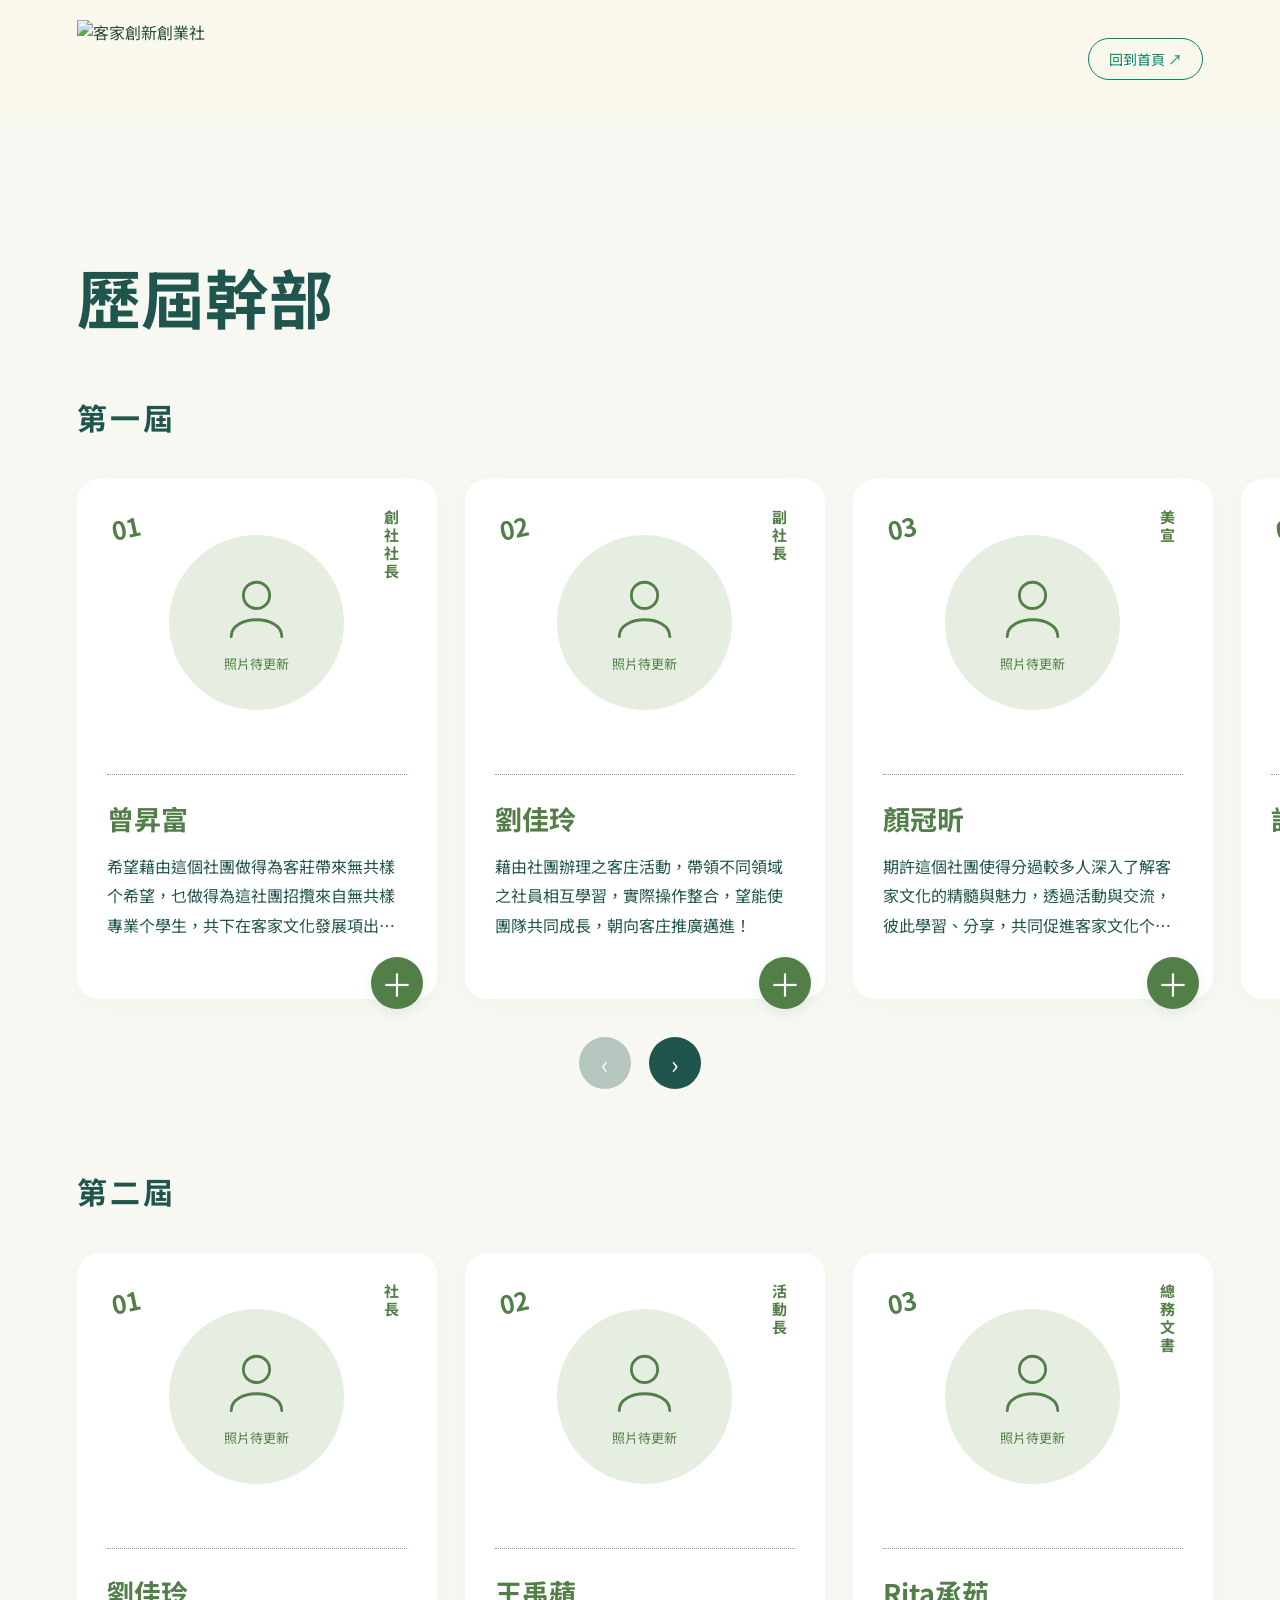
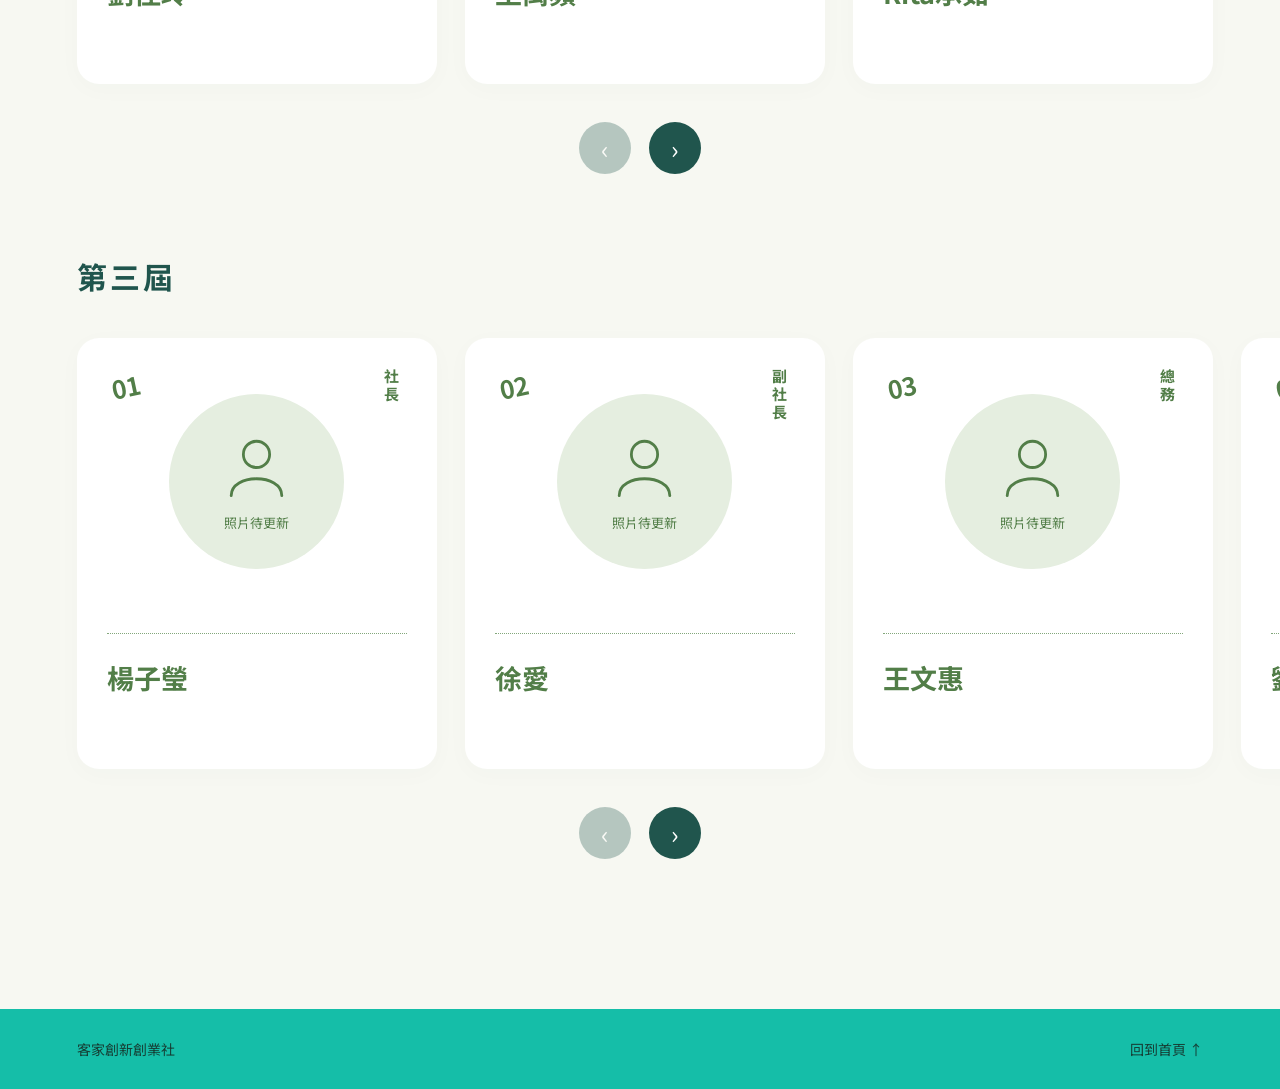
==== members.html @ 038ee6db "Add files via upload" ====
<!doctype html>
<html lang="zh-Hant"><head><meta charset="utf-8"><meta name="viewport" content="width=device-width, initial-scale=1"><title>歷屆幹部｜客家創新創業社</title><link rel="icon" href="assets/favicon.svg"><link rel="stylesheet" href="members.css"><script src="members-data.js" defer></script><script src="members.js" defer></script><link rel="stylesheet" href="vendor/lenis.css"><link rel="stylesheet" href="lenis-overrides.css"><script src="vendor/lenis.min.js" defer></script><script src="lenis-setup.js" defer></script><link rel="stylesheet" href="members-theme.css"></head>
<body><header><a href="index.html" aria-label="客家創新創業社首頁"><img src="assets/club-logo.png" width="2200" height="715" alt="客家創新創業社"></a><a class="back" href="index.html#archive">回到首頁 ↗</a></header><main><div class="page-heading"><p>客家創新創業社</p><h1>歷屆幹部</h1></div><div class="term-tabs" role="tablist" aria-label="選擇屆別"></div><section id="members-panel" role="tabpanel" tabindex="0"><h2 id="term-heading"></h2><div id="member-list"></div></section></main><footer><span>客家創新創業社</span><a href="index.html#archive">回到首頁 ↑</a></footer><noscript>請啟用 JavaScript 以切換屆別及查看幹部資料。</noscript></body></html>
---- members.css ----
@import url('https://fonts.googleapis.com/css2?family=Noto+Sans+TC:wght@400;500;700;900&display=swap');
:root{font-family:'Noto Sans TC','Microsoft JhengHei',sans-serif;color:#355d40;background:#fff}*{box-sizing:border-box}body{margin:0}a{color:inherit;text-decoration:none}button{font:inherit}a:focus-visible,button:focus-visible{outline:3px solid #3c828f;outline-offset:5px}header{padding:20px 6%;display:flex;justify-content:space-between;align-items:center;border-bottom:1px solid #a6cec160}header img{width:240px;height:auto;display:block}.back{font-size:14px;border-bottom:1px solid #50804c;padding:8px 0}main{max-width:1150px;margin:auto;padding:65px 40px 90px}.page-heading p{font-size:14px;letter-spacing:.1em}.page-heading h1{font-size:56px;line-height:1.25;margin:15px 0 40px;color:#50804c}.term-tabs{display:flex;gap:16px;margin-bottom:55px;border-bottom:1px solid #a6cec1;padding-bottom:18px}.term-tab{border:1px solid #78a991;background:#fff;border-radius:30px;padding:12px 30px;color:#50804c;cursor:pointer;transition:background .2s}.term-tab[aria-selected=true]{background:#50804c;color:#fff}.term-tab:hover{box-shadow:inset 0 0 0 1px #50804c}h2{font-size:20px;letter-spacing:.1em;margin:0 0 35px}#member-list{display:grid;gap:75px}.member{display:grid;grid-template-columns:340px minmax(0,1fr);gap:55px;align-items:center}.member-photo{position:relative;aspect-ratio:1;display:grid;place-items:center;border:2px solid #50804c;background-color:#f3f8e9;background-image:radial-gradient(#9abe74 1px,transparent 1px);background-size:7px 7px}.member-photo:before{content:'';position:absolute;inset:10px -10px -10px 10px;border:1px solid #a6cec1;z-index:-1}.member-photo img{display:block;width:100%;height:100%;object-fit:cover}.photo-placeholder{background:#fffffff0;padding:12px 20px;font-size:14px;color:#5e7960}.member-copy h3{font-size:36px;line-height:1.4;margin:0 0 12px;font-weight:700}.role{display:table;background:#50804c;color:white;padding:4px 16px;font-size:16px;margin:0 0 18px}.bio{border:1.5px solid #78a991;background:#fff;padding:22px 24px;font-size:17px;line-height:1.9;margin:0;min-height:120px;white-space:pre-line;overflow-wrap:anywhere}.placeholder{color:#789080}.member:nth-child(4n+2) .member-photo{background-color:#e5f5f1;background-image:radial-gradient(#a6cec1 1px,transparent 1px)}.member:nth-child(4n+3) .member-photo{background-color:#fff9dd;background-image:radial-gradient(#e6cf75 1px,transparent 1px)}.member:nth-child(4n) .member-photo{background-color:#fcecf0;background-image:radial-gradient(#e1a4b3 1px,transparent 1px)}footer{padding:30px 6%;display:flex;justify-content:space-between;background:#eeefaf;font-size:14px}#members-panel:focus-visible{outline:2px solid #78a991;outline-offset:8px}@media(max-width:800px){header{padding:16px 22px}header img{width:190px;max-width:55vw}.back{font-size:12px}main{padding:45px 25px 65px}.page-heading h1{font-size:40px}.term-tabs{gap:10px}.term-tab{padding:10px 18px;font-size:15px;flex:1}.member{grid-template-columns:1fr;gap:28px}.member-photo{width:100%;max-width:380px;margin:auto}.member-copy h3{font-size:28px}.bio{font-size:16px;padding:20px}#member-list{gap:55px}.term-tabs{margin-bottom:35px}}@media(prefers-reduced-motion:reduce){*{transition:none!important}}
---- lenis-overrides.css ----
html.lenis,html.lenis body{height:auto}
html.lenis{scroll-behavior:auto!important}
@media(prefers-reduced-motion:reduce){html{scroll-behavior:auto!important}}
---- members-theme.css ----
:root{background:#faf8ed;color:#244d3e}
header{background:#faf8edf2;border:0;position:sticky;top:0;z-index:5;backdrop-filter:blur(12px)}
.back{border:1px solid #008766;border-radius:30px;padding:10px 20px;color:#008766}
main{max-width:none;padding:0 7% 90px}
.page-heading{position:relative;isolation:isolate;overflow:hidden;margin:15px -3% 55px;padding:65px 6%;background:linear-gradient(110deg,#12bec2,#29ce8c);border-radius:30px 30px 100px 30px}
.page-heading:before{content:'';position:absolute;z-index:-1;right:-10%;top:-50%;width:75%;height:170%;border:22px solid #fff5bb;border-radius:50%;rotate:-24deg}
.page-heading p{color:#174e3f}.page-heading h1{color:#fff;font-size:64px;margin-bottom:0}
.term-tabs{max-width:1100px;margin:0 auto 55px;border-color:#00876640}.term-tab{border-color:#008766;background:transparent;color:#006b50}.term-tab[aria-selected=true]{background:#008766}
#members-panel{max-width:1100px;margin:auto}#member-list{gap:90px}
.member{gap:65px}.member-photo{border:0;border-radius:90px 20px 20px 20px;overflow:hidden;background-color:#d9eee0}.member-photo:before{display:none}
.member:nth-child(even) .member-photo{border-radius:20px 90px 20px 20px}
.member-copy h3{color:#244d3e}.role{background:#008766;border-radius:20px;padding:7px 20px}.bio{background:#fff;border:0;border-radius:0 24px 24px 24px;padding:28px;line-height:2}
footer{background:#15bea8;color:#163e34}
@media(max-width:800px){main{padding:0 25px 65px}.page-heading{margin:10px -12px 35px;padding:45px 25px;border-radius:22px 22px 65px 22px}.page-heading h1{font-size:42px}.page-heading:before{border-width:14px;right:-55%;width:120%}.member{gap:28px}.member-photo{max-width:380px}.term-tabs{gap:8px}.term-tab{padding:12px 10px}.bio{padding:22px}.back{padding:8px 12px}}
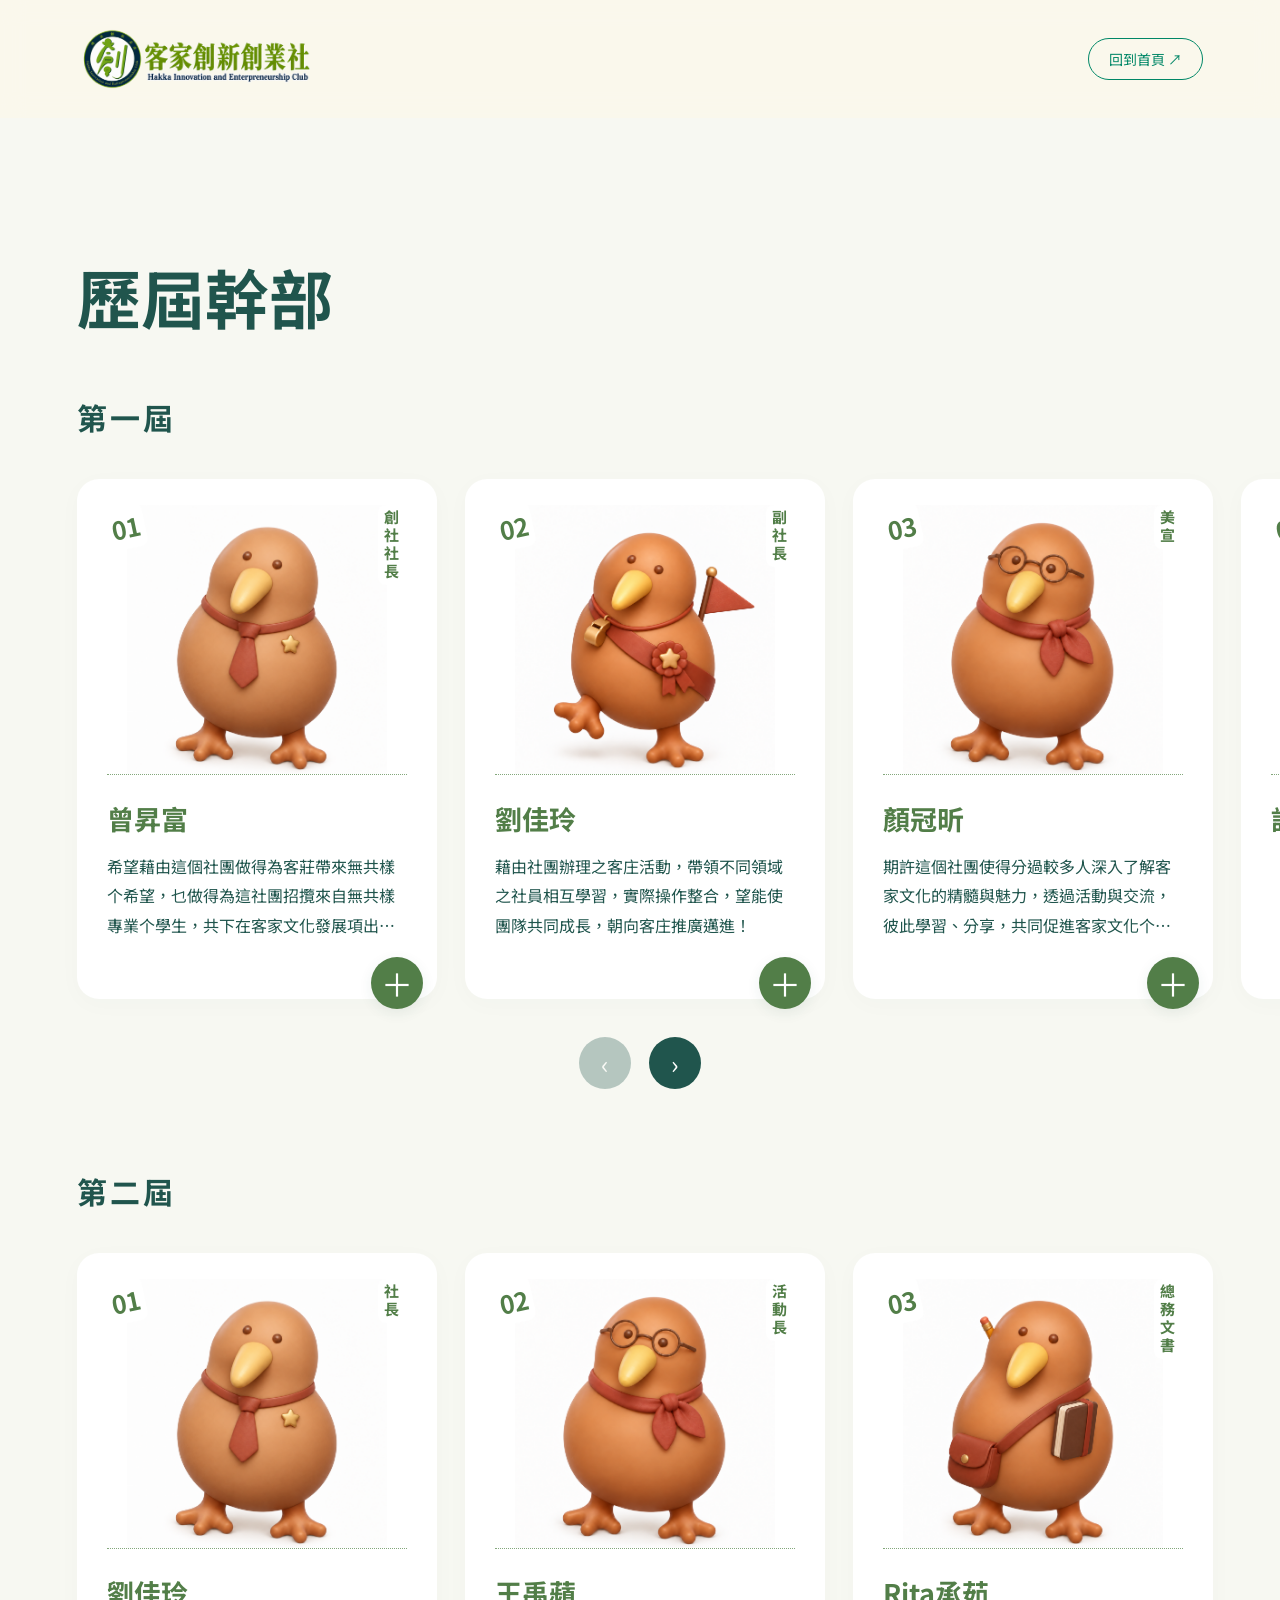
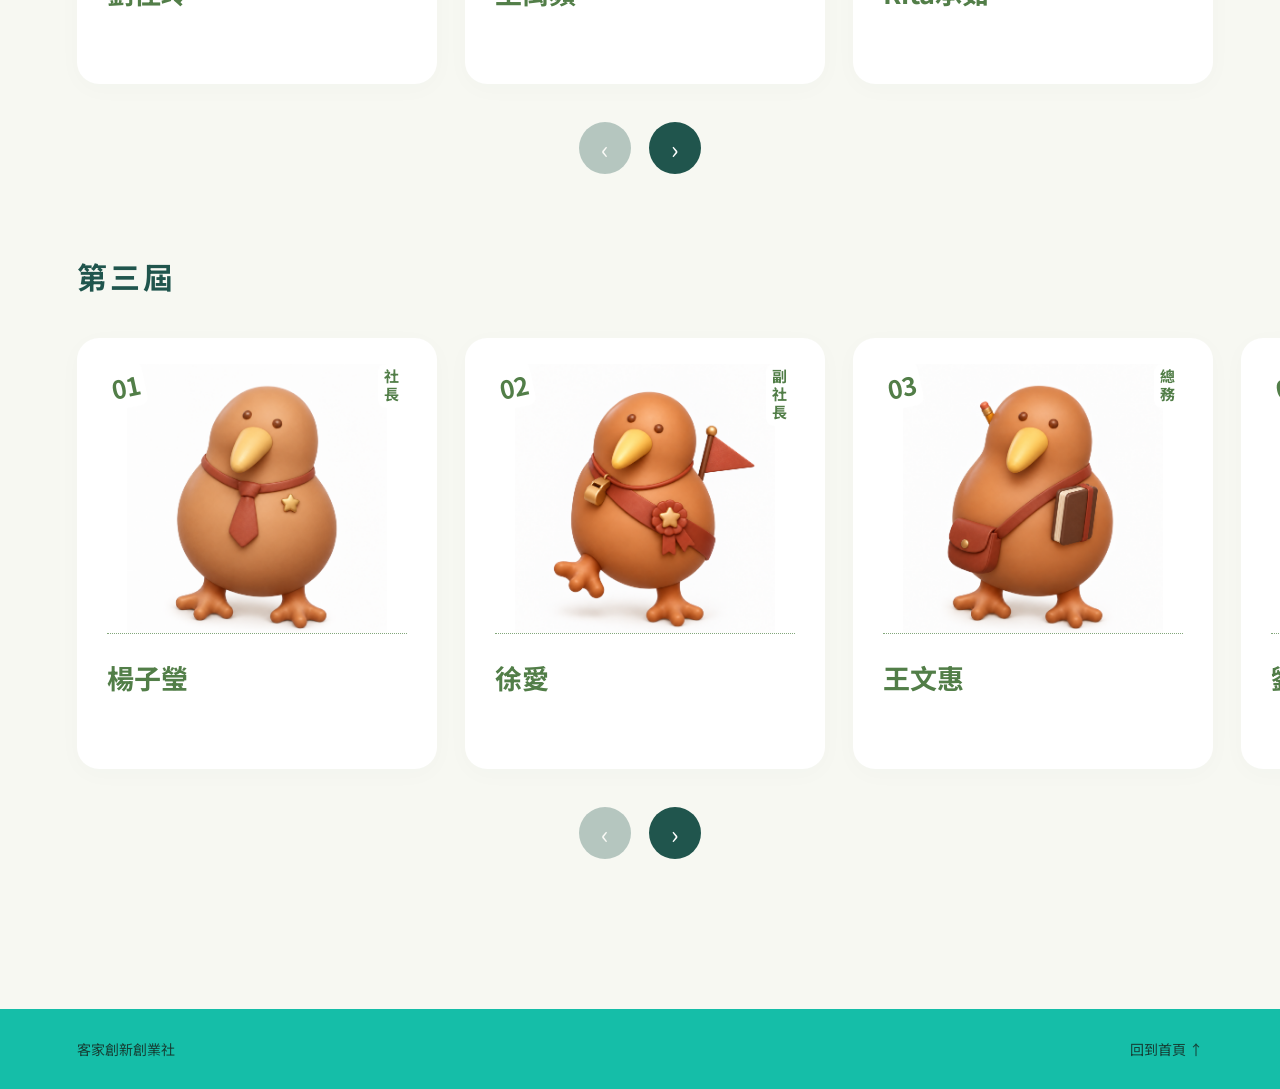
==== commit e74f67c1: "Publish complete website styles and portable asset paths" ====
--- a/members.html
+++ b/members.html
@@ -1,3 +1,3 @@
 <!doctype html>
-<html lang="zh-Hant"><head><meta charset="utf-8"><meta name="viewport" content="width=device-width, initial-scale=1"><title>歷屆幹部｜客家創新創業社</title><link rel="icon" href="assets/favicon.svg"><link rel="stylesheet" href="members.css"><script src="members-data.js" defer></script><script src="members.js" defer></script><link rel="stylesheet" href="vendor/lenis.css"><link rel="stylesheet" href="lenis-overrides.css"><script src="vendor/lenis.min.js" defer></script><script src="lenis-setup.js" defer></script><link rel="stylesheet" href="members-theme.css"></head>
+<html lang="zh-Hant"><head><meta charset="utf-8"><meta name="viewport" content="width=device-width, initial-scale=1"><title>歷屆幹部｜客家創新創業社</title><link rel="icon" href="assets/favicon.svg"><link rel="stylesheet" href="members.css"><script src="members-updated.js" defer></script><link rel="stylesheet" href="lenis.css"><link rel="stylesheet" href="lenis-overrides.css"><script src="lenis.min.js" defer></script><script src="lenis-setup.js" defer></script><link rel="stylesheet" href="members-theme.css"></head>
 <body><header><a href="index.html" aria-label="客家創新創業社首頁"><img src="assets/club-logo.png" width="2200" height="715" alt="客家創新創業社"></a><a class="back" href="index.html#archive">回到首頁 ↗</a></header><main><div class="page-heading"><p>客家創新創業社</p><h1>歷屆幹部</h1></div><div class="term-tabs" role="tablist" aria-label="選擇屆別"></div><section id="members-panel" role="tabpanel" tabindex="0"><h2 id="term-heading"></h2><div id="member-list"></div></section></main><footer><span>客家創新創業社</span><a href="index.html#archive">回到首頁 ↑</a></footer><noscript>請啟用 JavaScript 以切換屆別及查看幹部資料。</noscript></body></html>
--- a/lenis.css
+++ b/lenis.css
@@ -0,0 +1,26 @@
+html.lenis,
+html.lenis body {
+  height: auto;
+}
+
+.lenis:not(.lenis-autoToggle).lenis-stopped {
+  overflow: clip;
+}
+
+.lenis [data-lenis-prevent],
+.lenis [data-lenis-prevent-wheel],
+.lenis [data-lenis-prevent-touch],
+.lenis [data-lenis-prevent-vertical],
+.lenis [data-lenis-prevent-horizontal] {
+  overscroll-behavior: contain;
+}
+
+.lenis.lenis-smooth iframe {
+  pointer-events: none;
+}
+
+.lenis.lenis-autoToggle {
+  transition-property: overflow;
+  transition-duration: 1ms;
+  transition-behavior: allow-discrete;
+}
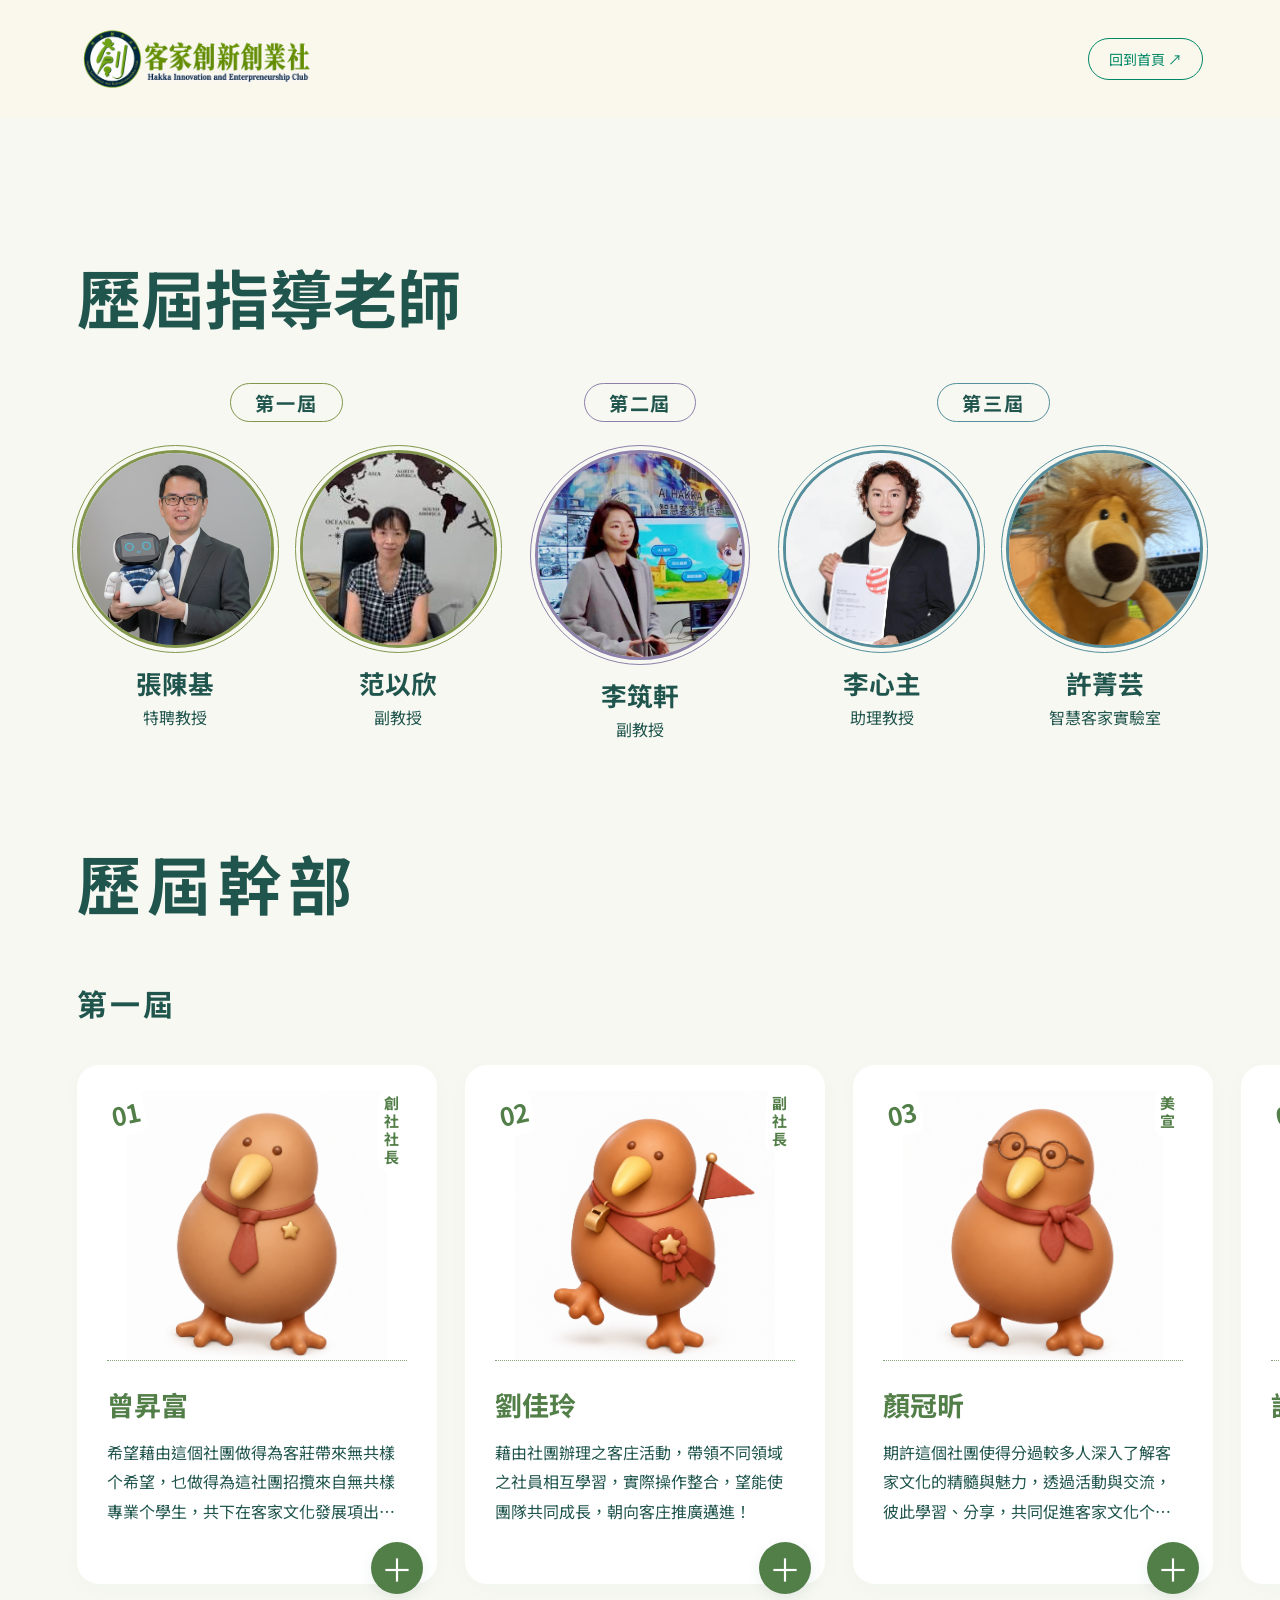
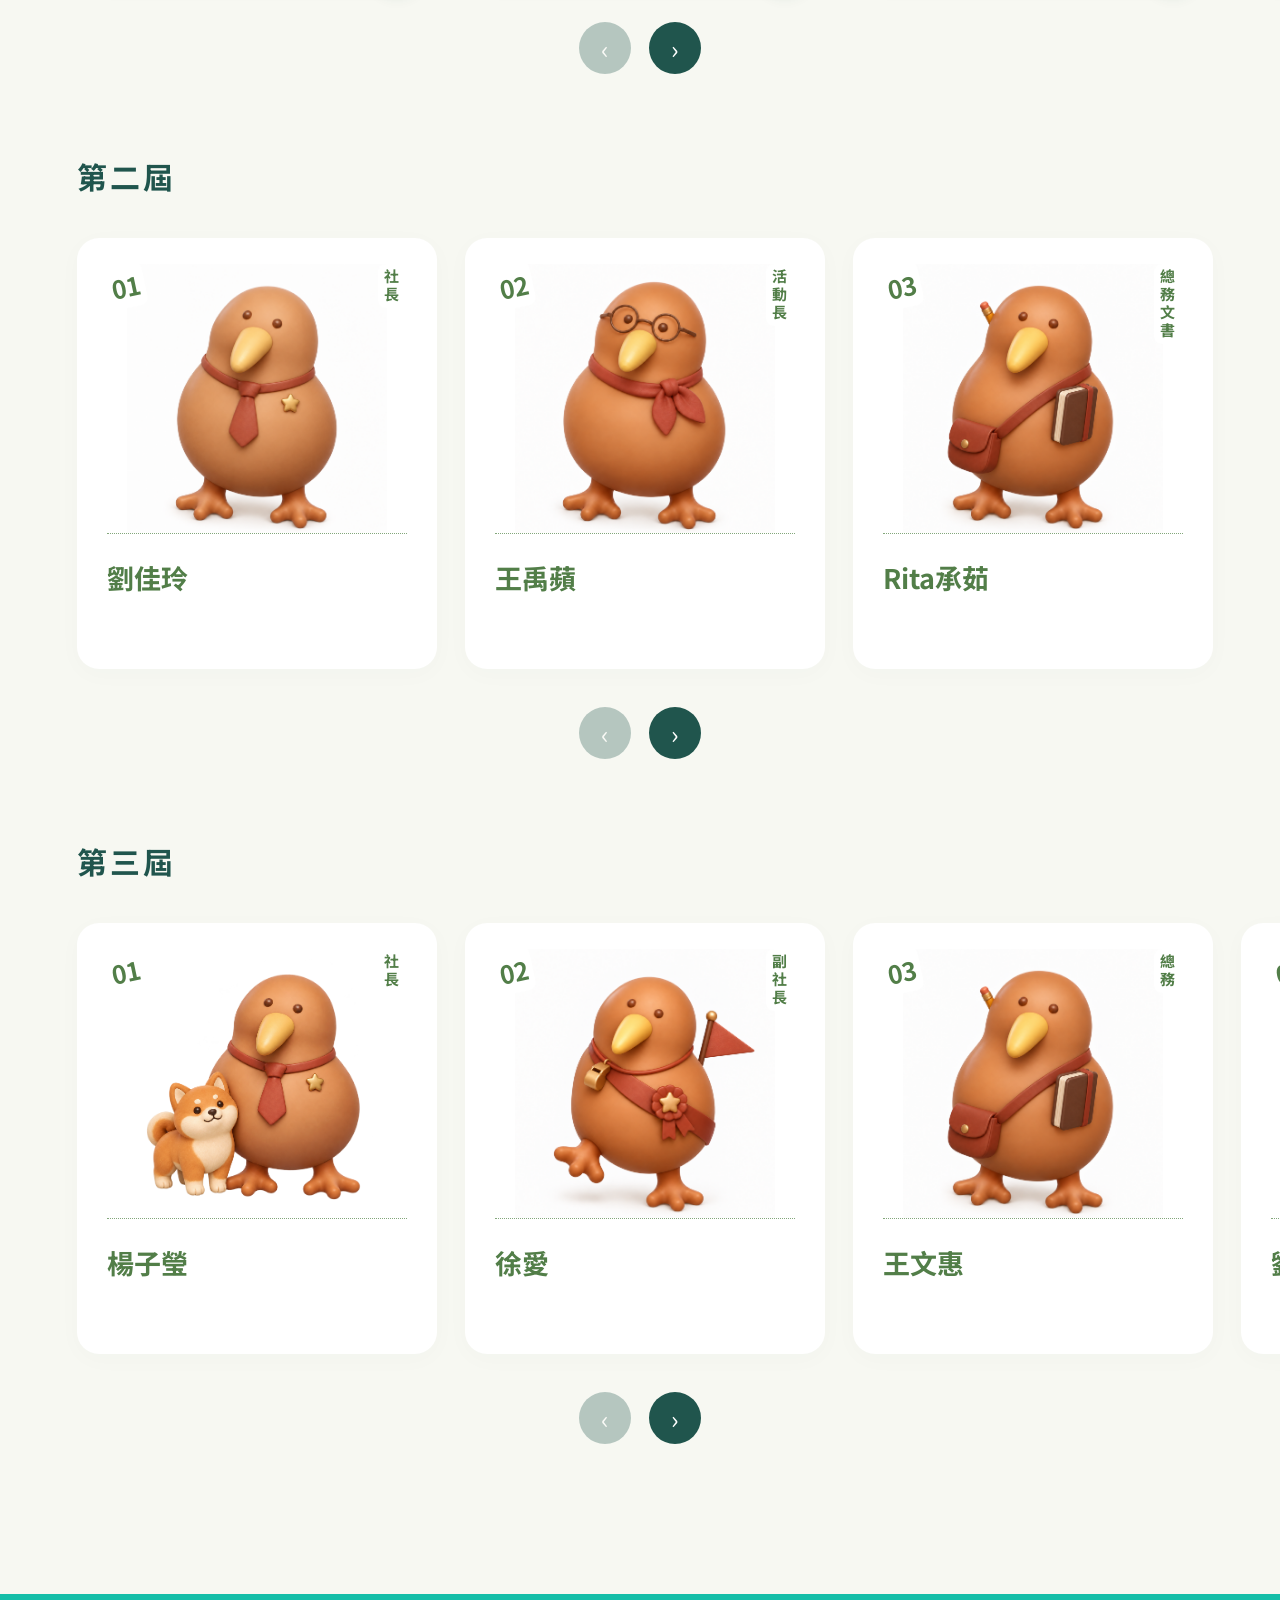
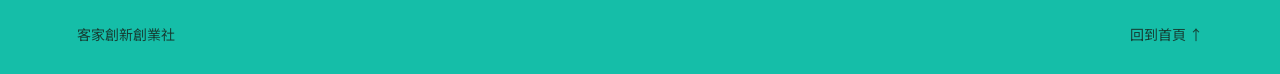
==== commit 5bcd268e: "更新社團網站、活動相簿與計畫成果頁" ====
--- a/members.html
+++ b/members.html
@@ -1,3 +1,15 @@
 <!doctype html>
-<html lang="zh-Hant"><head><meta charset="utf-8"><meta name="viewport" content="width=device-width, initial-scale=1"><title>歷屆幹部｜客家創新創業社</title><link rel="icon" href="assets/favicon.svg"><link rel="stylesheet" href="members.css"><script src="members-updated.js" defer></script><link rel="stylesheet" href="lenis.css"><link rel="stylesheet" href="lenis-overrides.css"><script src="lenis.min.js" defer></script><script src="lenis-setup.js" defer></script><link rel="stylesheet" href="members-theme.css"></head>
-<body><header><a href="index.html" aria-label="客家創新創業社首頁"><img src="assets/club-logo.png" width="2200" height="715" alt="客家創新創業社"></a><a class="back" href="index.html#archive">回到首頁 ↗</a></header><main><div class="page-heading"><p>客家創新創業社</p><h1>歷屆幹部</h1></div><div class="term-tabs" role="tablist" aria-label="選擇屆別"></div><section id="members-panel" role="tabpanel" tabindex="0"><h2 id="term-heading"></h2><div id="member-list"></div></section></main><footer><span>客家創新創業社</span><a href="index.html#archive">回到首頁 ↑</a></footer><noscript>請啟用 JavaScript 以切換屆別及查看幹部資料。</noscript></body></html>
+<html lang="zh-Hant"><head><meta charset="utf-8"><meta name="viewport" content="width=device-width, initial-scale=1"><title>歷屆指導老師與幹部｜客家創新創業社</title><link rel="icon" href="assets/favicon.svg"><link rel="stylesheet" href="members.css"><script src="members-updated.js" defer></script><link rel="stylesheet" href="lenis.css"><link rel="stylesheet" href="lenis-overrides.css"><script src="lenis.min.js" defer></script><script src="lenis-setup.js" defer></script><link rel="stylesheet" href="members-theme.css"></head>
+<body><header><a href="index.html" aria-label="客家創新創業社首頁"><img src="assets/club-logo.png" width="2200" height="715" alt="客家創新創業社"></a><a class="back" href="index.html#archive">回到首頁 ↗</a></header><main><section id="advisors" aria-labelledby="advisor-title"><h1 id="advisor-title">歷屆指導老師</h1><div class="advisor-terms">
+<section class="advisor-term"><h2>第一屆</h2><div class="advisor-people">
+<figure><div class="advisor-frame"><img src="assets/advisors/term-1-1.png" alt="張陳基" style="object-position:50% 30%;transform:scale(1);transform-origin:50% 30%"></div><figcaption><strong>張陳基</strong><span>特聘教授</span></figcaption></figure>
+<figure><div class="advisor-frame"><img src="assets/advisors/term-1-2.png" alt="范以欣" style="object-position:50% 50%;transform:scale(2.3);transform-origin:50% 50%"></div><figcaption><strong>范以欣</strong><span>副教授</span></figcaption></figure>
+</div></section>
+<section class="advisor-term"><h2>第二屆</h2><div class="advisor-people">
+<figure><div class="advisor-frame"><img src="assets/advisors/term-2-1.png" alt="李筑軒" style="object-position:38% 46%;transform:scale(1.45);transform-origin:38% 46%"></div><figcaption><strong>李筑軒</strong><span>副教授</span></figcaption></figure>
+</div></section>
+<section class="advisor-term"><h2>第三屆</h2><div class="advisor-people">
+<figure><div class="advisor-frame"><img src="assets/advisors/term-3-1.png" alt="李心主" style="object-position:53% 25%;transform:scale(1);transform-origin:53% 25%"></div><figcaption><strong>李心主</strong><span>助理教授</span></figcaption></figure>
+<figure><div class="advisor-frame"><img src="assets/advisors/term-3-2.png" alt="許菁芸" style="object-position:50% 66%;transform:scale(1);transform-origin:50% 66%"></div><figcaption><strong>許菁芸</strong><span>智慧客家實驗室</span></figcaption></figure>
+</div></section>
+</div></section><div class="page-heading"><p>客家創新創業社</p><h1>歷屆幹部</h1></div><div class="term-tabs" role="tablist" aria-label="選擇屆別"></div><section id="members-panel" role="tabpanel" tabindex="0"><h2 id="term-heading"></h2><div id="member-list"></div></section></main><footer><span>客家創新創業社</span><a href="index.html#archive">回到首頁 ↑</a></footer><noscript>請啟用 JavaScript 以切換屆別及查看幹部資料。</noscript></body></html>
--- a/members-theme.css
+++ b/members-theme.css
@@ -12,3 +12,19 @@
 .member-copy h3{color:#244d3e}.role{background:#008766;border-radius:20px;padding:7px 20px}.bio{background:#fff;border:0;border-radius:0 24px 24px 24px;padding:28px;line-height:2}
 footer{background:#15bea8;color:#163e34}
 @media(max-width:800px){main{padding:0 25px 65px}.page-heading{margin:10px -12px 35px;padding:45px 25px;border-radius:22px 22px 65px 22px}.page-heading h1{font-size:42px}.page-heading:before{border-width:14px;right:-55%;width:120%}.member{gap:28px}.member-photo{max-width:380px}.term-tabs{gap:8px}.term-tab{padding:12px 10px}.bio{padding:22px}.back{padding:8px 12px}}
+
+#advisors {margin:0 6vw clamp(64px,8vw,120px); color:#20554d}
+#advisor-title {margin:0 0 48px;font-size:clamp(36px,5vw,64px);line-height:1.2;color:inherit}
+.advisor-terms {display:grid;grid-template-columns:2fr 1fr 2fr;gap:clamp(16px,3vw,48px)}
+.advisor-term {--ring:#82964c;text-align:center;min-width:0}
+.advisor-term:nth-child(2) {--ring:#8d80aa}
+.advisor-term:nth-child(3) {--ring:#558e9c}
+.advisor-term h2 {font-size:1.2rem;border:1px solid var(--ring);border-radius:2em;width:fit-content;margin:0 auto 28px;padding:.25em 1.25em}
+.advisor-people {display:flex;justify-content:center;gap:clamp(12px,2vw,32px)}
+.advisor-people figure {margin:0;flex:1;max-width:220px;min-width:0}
+.advisor-frame {aspect-ratio:1;overflow:hidden;border-radius:50%;border:3px solid var(--ring);outline:1px solid var(--ring);outline-offset:4px}
+.advisor-frame img {display:block;width:100%;height:100%;object-fit:cover}
+.advisor-people figcaption {display:grid;gap:4px;margin-top:16px}
+.advisor-people strong {font-size:clamp(20px,2vw,28px)}
+.advisor-people span {font-size:1rem}
+@media(max-width:760px){.advisor-terms{grid-template-columns:1fr;gap:36px}.advisor-people figure{max-width:150px}.advisor-term h2{margin-bottom:20px}}
